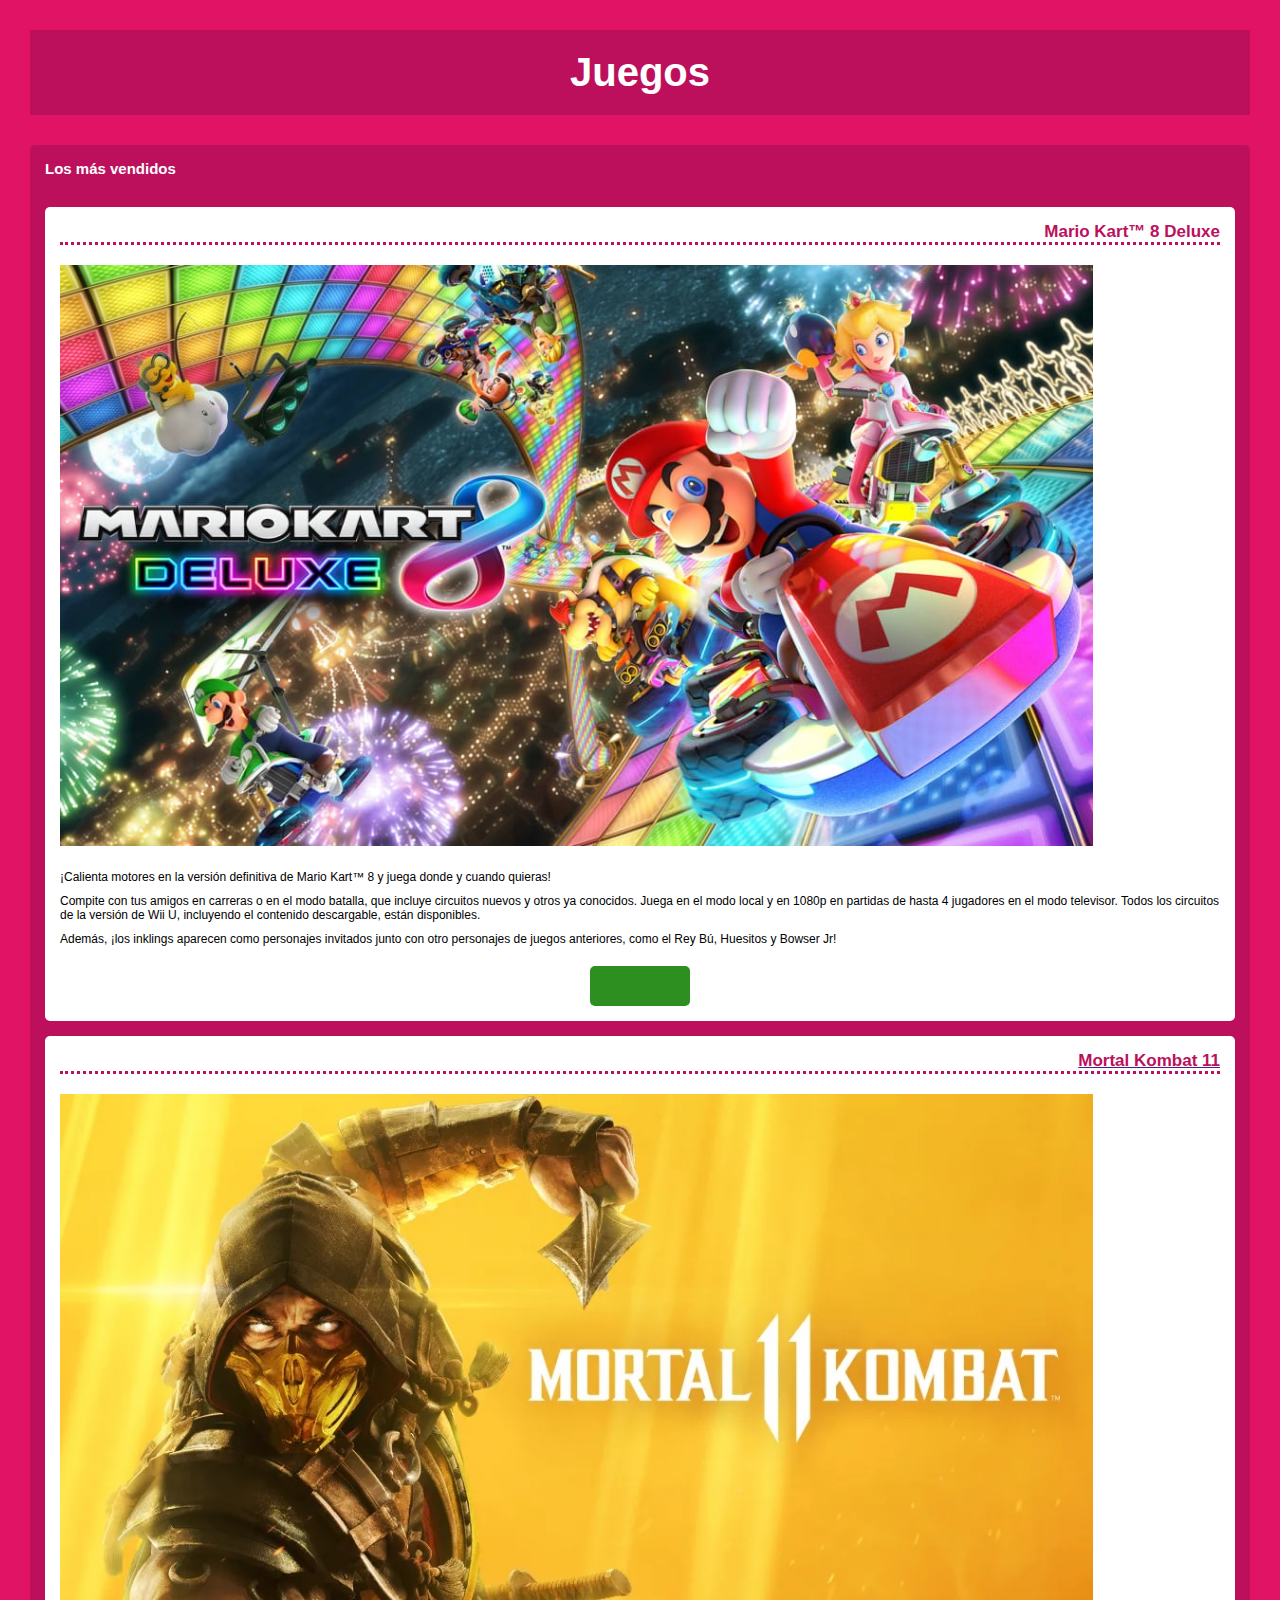
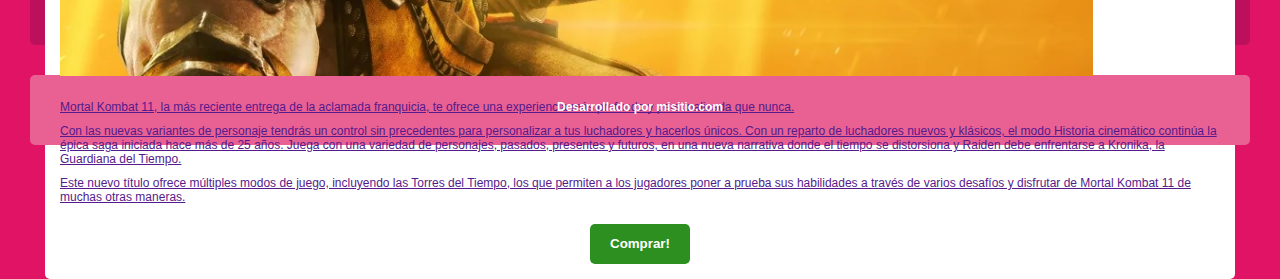
==== index.html @ df5182ce "agrego todo de una" ====
<!DOCTYPE html>
<html lang="es">
<head>
    <meta charset="UTF-8">
    <meta http-equiv="X-UA-Compatible" content="IE=edge">
    <meta name="viewport" content="width=device-width, initial-scale=1.0">
    <link rel="stylesheet" href="css/estilos-1.css">
    <title>Juegos</title>
</head>
<body>
    <header>
        <h1>Juegos</h1>
    </header>

    <main>
        <section>
            <h2>Los más vendidos</h2>

            <article>

            <h3>Mario Kart™ 8 Deluxe</h3>

            <img src="img/mario-kart-8-deluxe.jpg" alt="Mario Kart™">

            <p>¡Calienta motores en la versión definitiva de Mario Kart™ 8 y juega donde y cuando quieras!</p> 

            <p>Compite con tus amigos en carreras o en el modo batalla, que incluye circuitos nuevos y otros ya conocidos.
            Juega en el modo local y en 1080p en partidas de hasta 4 jugadores en el modo televisor.
            Todos los circuitos de la versión de Wii U, incluyendo el contenido descargable, están disponibles.</p>

            <p>Además, ¡los inklings aparecen como personajes invitados junto con otro personajes de juegos anteriores,
            como el Rey Bú, Huesitos y Bowser Jr!</p>

            <div class="boton-comprar">
                <button><a href="" Comprar!</button>
            </div>
            </article>

            <article>
            <h3 class="mortal">Mortal Kombat 11</h3>

            <img src="img/mortal-kombat-11.jpg" alt="mortal Kombat">

            <p>Mortal Kombat 11, la más reciente entrega de la aclamada franquicia,
            te ofrece una experiencia más profunda y personalizada que nunca.</p>

            <p>Con las nuevas variantes de personaje tendrás un control sin precedentes
            para personalizar a tus luchadores y hacerlos únicos.
            Con un reparto de luchadores nuevos y klásicos, el modo Historia cinemático
            continúa la épica saga iniciada hace más de 25 años.
            Juega con una variedad de personajes, pasados, presentes y futuros,
            en una nueva narrativa donde el tiempo se distorsiona y Raiden debe
            enfrentarse a Kronika, la Guardiana del Tiempo.</p>

            <p>Este nuevo título ofrece múltiples modos de juego, incluyendo las Torres del Tiempo,
            los que permiten a los jugadores poner a prueba sus habilidades a través de varios
            desafíos y disfrutar de Mortal Kombat 11 de muchas otras maneras.</p>

            <div class="boton-comprar">
            <button>Comprar!</button>
            </div>
            </article>
        </section>
        
        <footer>
        <p class="footertext">Desarrollado por misitio.com</p>
        </footer>
    </main>

    
</body>
</html>
---- css/estilos-1.css ----
*{
    padding: 0;
    margin: 0;
    box-sizing: border-box;
    font-family: 'Verdana', 'Arial', sans-serif;
}
body{
    background-color: #E11364;
}
header{
    padding: 20px;
    margin: 30px;
    text-align: center;
    color: white;
    background-color: #BC105C;
    font-size: 20px;
}
section{
    background-color: #BC105C;
    margin: 30px;
    height: 1500px;
    border-radius: 5px;
}
h2{
    font-size: 15px;
    padding: 15px;
    color: white;
}
article{
    border-radius: 5px;
    padding: 5px;
    background-color: white;
    margin: 15px;
}
h3{
    text-align: right;
    font-size: 17px;
    color: #BC105C;
    border-bottom: dotted #BC105C;
    margin: 10px;
}
img{
    padding: 10px;
    width: 85vw;
    padding-right: 45px;
}
p{
    font-size: 12px;
    margin: 10px;
}
.refe{
    border: 20px solid;
    margin-top: 30px;
}
div.boton-comprar{
    justify-content: center;
    text-align: center;
}
button{
    color: white;
     font-weight: bold;
     text-align: center;
     width: 100px;
     height: 40px;
     border: none;
     background-color: #2C8F20;
     border-radius: 5px;
     border-color: #2C8F20;
     margin: 10px;
}

footer{
    background-color: #E96093;
    height: 70px;
    margin: 30px;
    border-radius: 5px;
}
.footertext{
    font-weight: bold;
    padding: 25px;
    color: white;
    text-align: center;
}
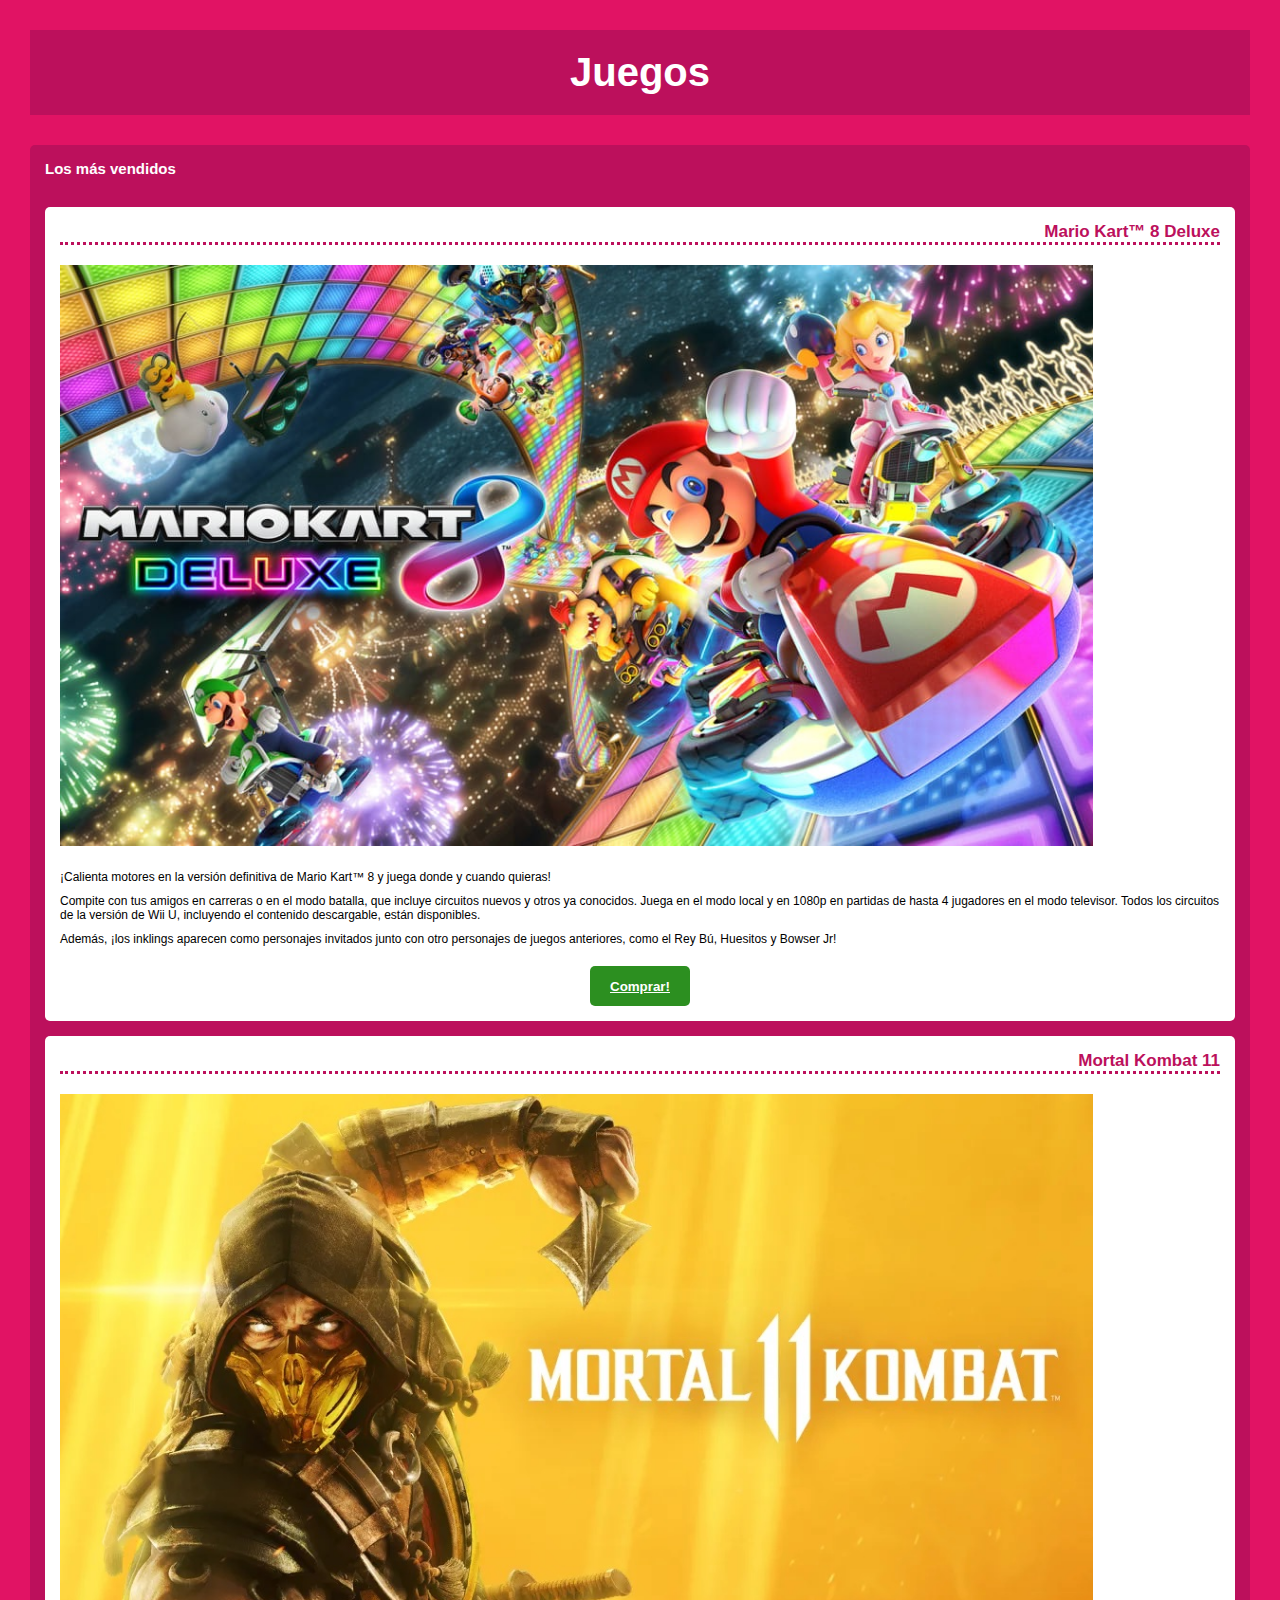
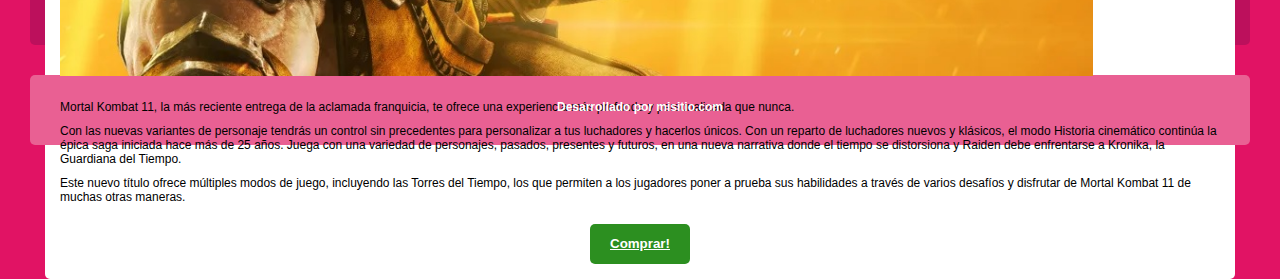
==== commit 91f6bf54: "pages" ====
--- a/index.html
+++ b/index.html
@@ -32,7 +32,7 @@
             como el Rey Bú, Huesitos y Bowser Jr!</p>
 
             <div class="boton-comprar">
-                <button><a href="" Comprar!</button>
+                <button><a class="boton" href="pages/producto1.html"> Comprar!</a> </button>
             </div>
             </article>
 
@@ -57,7 +57,7 @@
             desafíos y disfrutar de Mortal Kombat 11 de muchas otras maneras.</p>
 
             <div class="boton-comprar">
-            <button>Comprar!</button>
+            <button><a class="boton" href="pages/producto2.html">Comprar!</a></button>
             </div>
             </article>
         </section>
--- a/css/estilos-1.css
+++ b/css/estilos-1.css
@@ -68,6 +68,9 @@
      border-color: #2C8F20;
      margin: 10px;
 }
+.boton{
+    color: white;
+}
 
 footer{
     background-color: #E96093;
